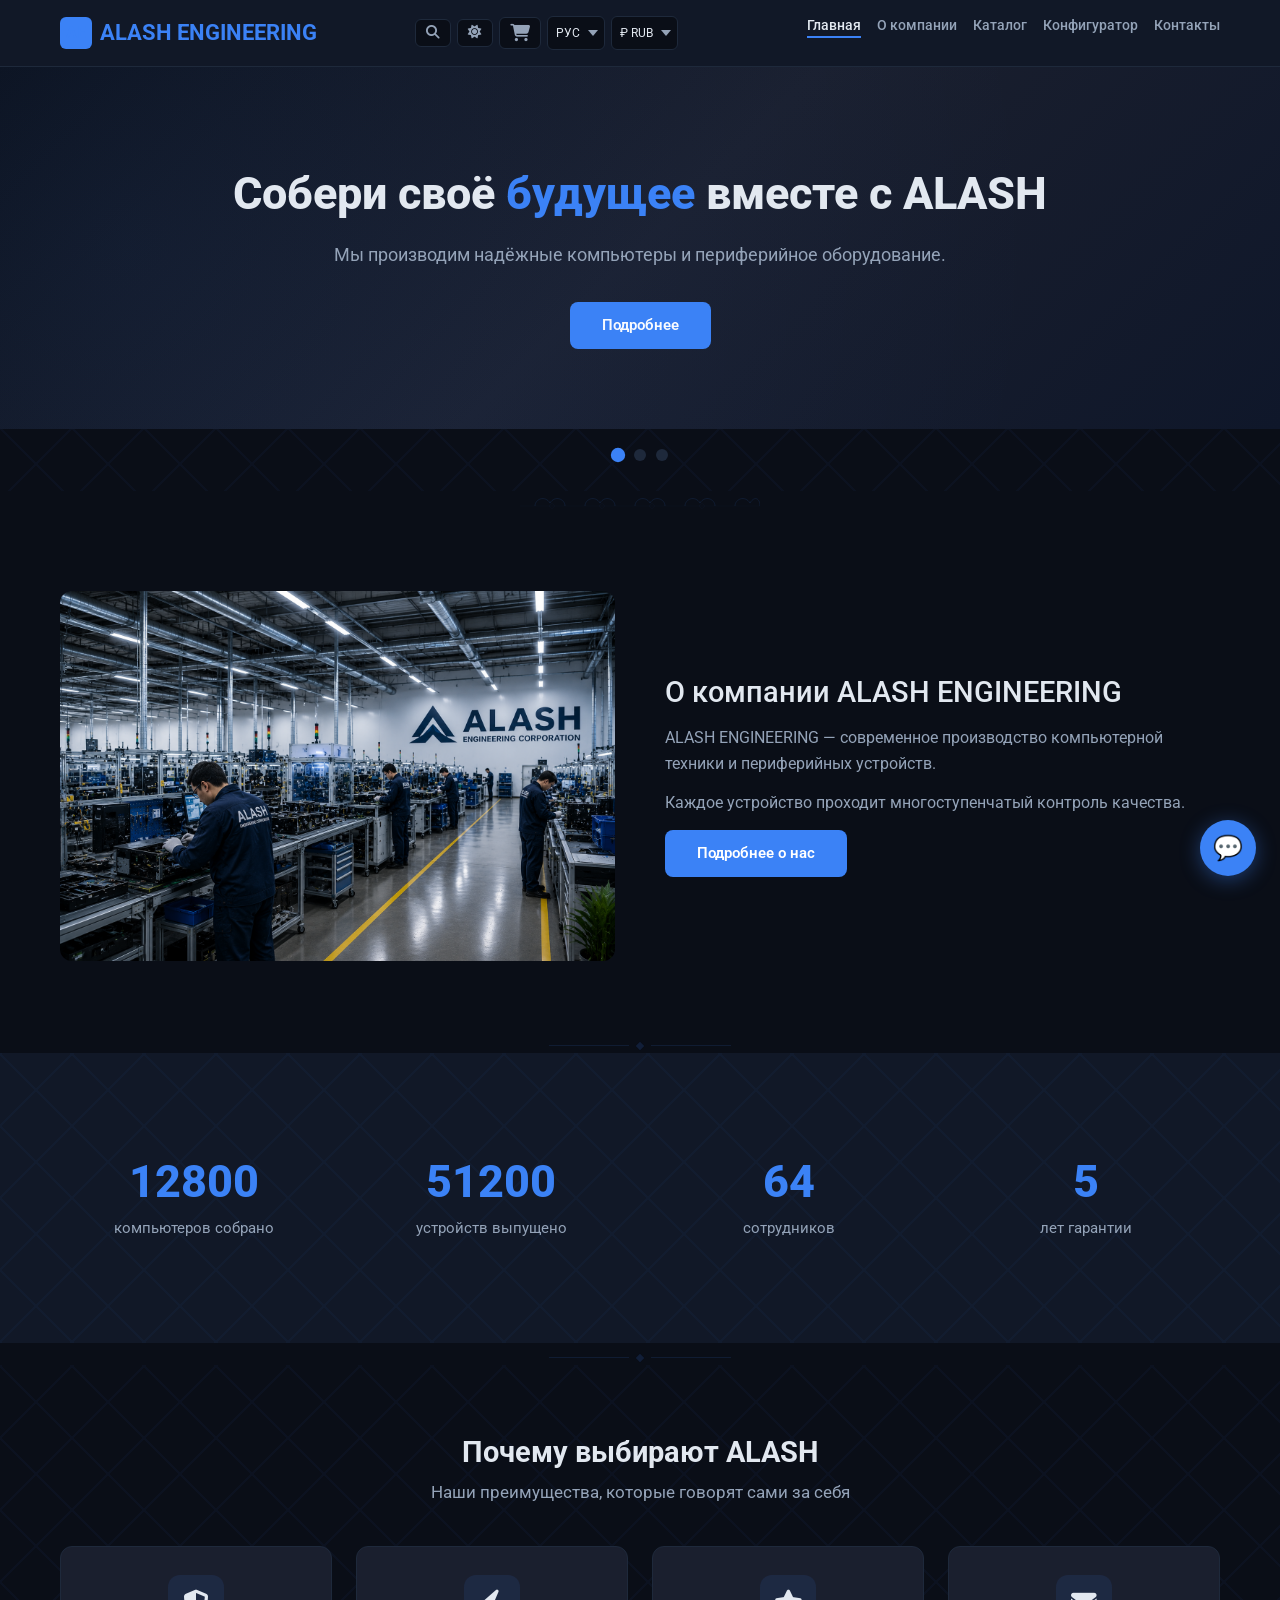
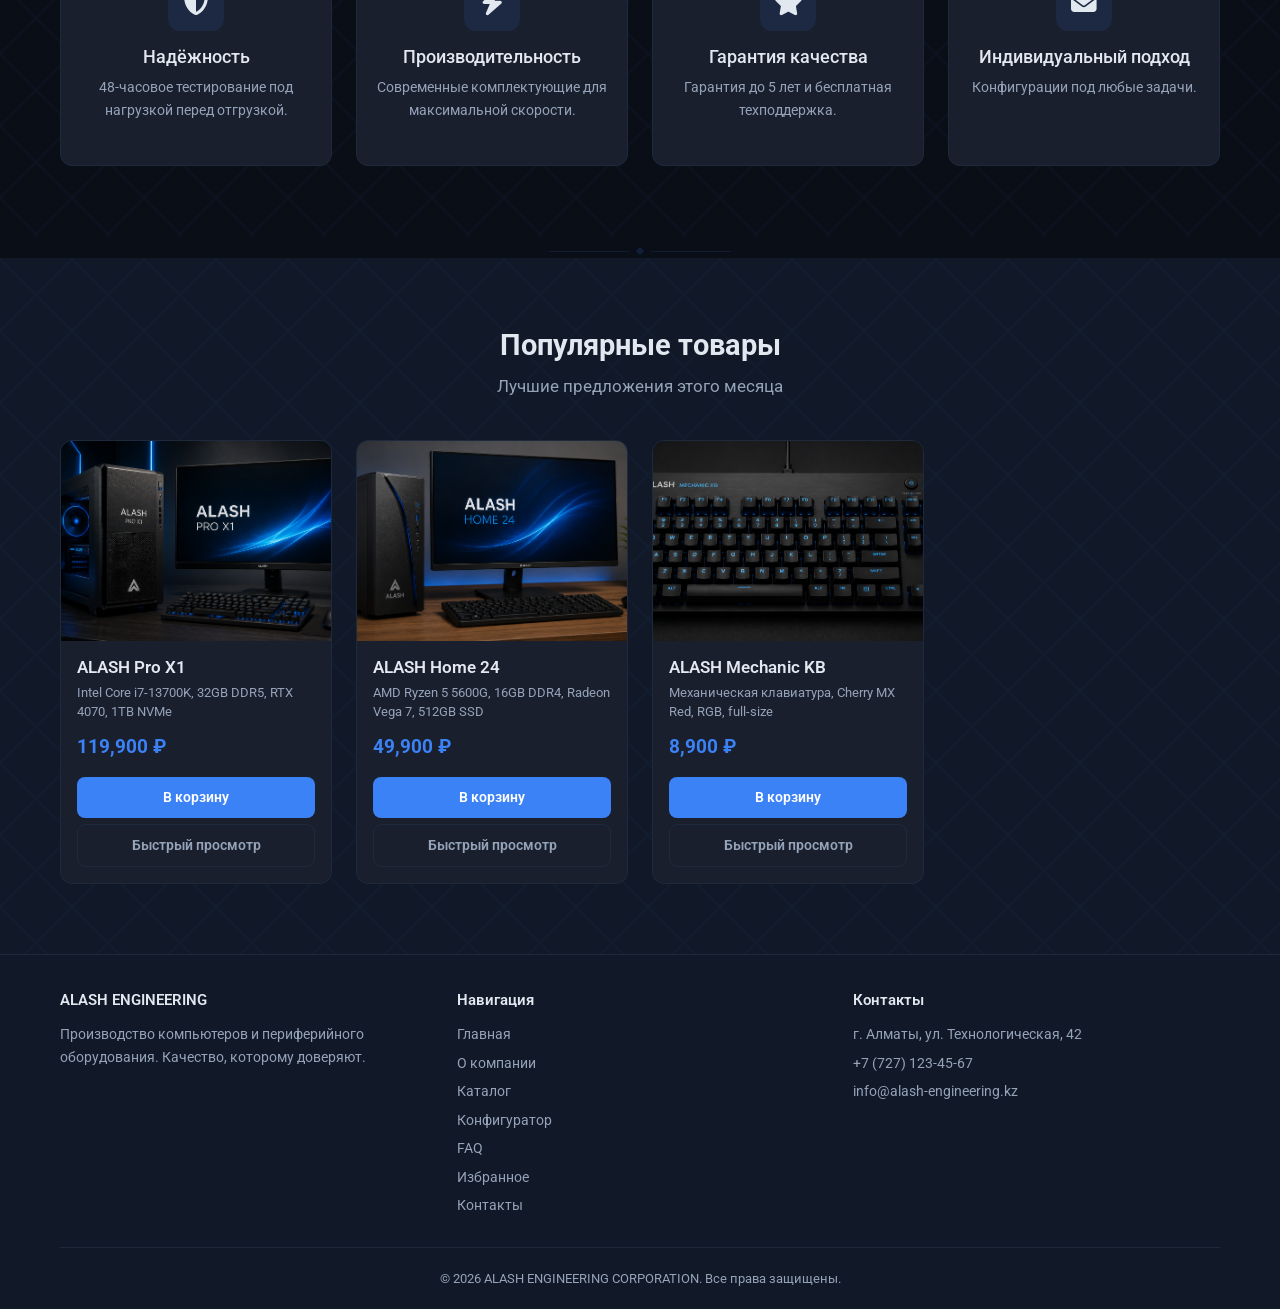
==== index.html @ 336f1174 "Initial commit — ALASH ENGINEERING website" ====
<!DOCTYPE html>
<html lang="ru" data-theme="dark">
<head>
  <meta charset="UTF-8">
  <meta name="viewport" content="width=device-width, initial-scale=1.0">
  <title>ALASH ENGINEERING CORPORATION</title>
  <meta name="description" content="ALASH ENGINEERING — производство компьютеров и периферии в Казахстане. Сборка ПК, конфигуратор, гарантия до 5 лет.">
  <meta name="keywords" content="ALASH, компьютеры, периферия, Казахстан, сборка ПК, конфигуратор, Алматы">
  <meta property="og:title" content="ALASH ENGINEERING CORPORATION">
  <meta property="og:description" content="Производство компьютеров и периферийного оборудования в Казахстане">
  <meta property="og:type" content="website">
  <meta property="og:image" content="img/favicon.svg">
  <link href="https://fonts.googleapis.com/css2?family=Roboto:wght@300;400;500;700;800&display=swap" rel="stylesheet">
  <link href="https://cdn.jsdelivr.net/npm/bootstrap@5.3.3/dist/css/bootstrap.min.css" rel="stylesheet">
  <link rel="stylesheet" href="https://cdnjs.cloudflare.com/ajax/libs/font-awesome/6.5.1/css/all.min.css">
  <link href="https://unpkg.com/aos@2.3.1/dist/aos.css" rel="stylesheet">
  <link rel="stylesheet" href="css/style.css">
  <link rel="icon" href="img/favicon.svg">
</head>
<body>

  <header class="header">
    <div class="container">
      <a href="index.html" class="logo">
        <span class="logo-icon">AE</span>
        <span data-i18n="header.logo">ALASH <span>ENGINEERING</span></span>
      </a>
      <div class="header-actions">
        <button class="header-btn" id="searchBtn" aria-label="Search"><i class="fas fa-search"></i></button>
        <button class="header-btn" id="themeToggle" aria-label="Theme"><i class="fas fa-sun"></i></button>
        <button class="header-btn" id="cartBtn" aria-label="Cart">
          <i class="fas fa-shopping-cart cart-icon"></i>
          <span class="cart-badge" id="cartBadge">0</span>
        </button>
        <select class="switcher-select" id="langSelect" aria-label="Language">
          <option value="kz">ҚАЗ</option>
          <option value="ru" selected>РУС</option>
          <option value="en">ENG</option>
        </select>
        <select class="switcher-select" id="currencySelect" aria-label="Currency">
          <option value="kzt">₸ KZT</option>
          <option value="usd">$ USD</option>
          <option value="rub" selected>₽ RUB</option>
        </select>
      </div>
      <button class="menu-toggle" aria-label="Меню">
        <span></span><span></span><span></span>
      </button>
      <nav>
        <ul class="nav-list">
          <li><a href="index.html" data-i18n="header.home">Главная</a></li>
          <li><a href="about.html" data-i18n="header.about">О компании</a></li>
          <li><a href="catalog.html" data-i18n="header.catalog">Каталог</a></li>
          <li><a href="configurator.html" data-i18n="header.configurator">Конфигуратор</a></li>
          <li><a href="contacts.html" data-i18n="header.contacts">Контакты</a></li>
        </ul>
      </nav>
    </div>
  </header>

  <div class="carousel ornament-bg">
    <div class="carousel-slides">
      <div class="carousel-slide active">
        <div class="container">
          <h1 data-i18n="carousel.slide1Title">Собери своё <span>будущее</span> вместе с ALASH</h1>
          <p data-i18n="carousel.slide1Desc">Мы производим надёжные компьютеры и периферийное оборудование.</p>
          <a href="catalog.html" class="btn" data-i18n="carousel.btn">Подробнее</a>
        </div>
      </div>
      <div class="carousel-slide">
        <div class="container">
          <h1 data-i18n="carousel.slide2Title"><span>Качество</span> — наш приоритет</h1>
          <p data-i18n="carousel.slide2Desc">Каждое устройство проходит 48-часовое тестирование. Гарантия до 5 лет.</p>
          <a href="about.html" class="btn" data-i18n="carousel.btn">Подробнее</a>
        </div>
      </div>
      <div class="carousel-slide">
        <div class="container">
          <h1 data-i18n="carousel.slide3Title">Решения для <span>любых задач</span></h1>
          <p data-i18n="carousel.slide3Desc">От офиса до гейминга — у нас есть всё.</p>
          <a href="catalog.html" class="btn" data-i18n="carousel.btn">Подробнее</a>
        </div>
      </div>
    </div>
    <div class="carousel-dots">
      <button class="carousel-dot active"></button>
      <button class="carousel-dot"></button>
      <button class="carousel-dot"></button>
    </div>
  </div>

  <div class="ornament-divider">
    <svg viewBox="0 0 240 30">
      <line x1="0" y1="15" x2="240" y2="15" stroke-width="0.5" opacity="0.3"/>
      <path d="M15,15 C15,8 25,4 30,12 C35,4 45,8 45,15" stroke-width="0.8"/>
      <path d="M65,15 C65,8 75,4 80,12 C85,4 95,8 95,15" stroke-width="0.8"/>
      <path d="M115,15 C115,8 125,4 130,12 C135,4 145,8 145,15" stroke-width="0.8"/>
      <path d="M165,15 C165,8 175,4 180,12 C185,4 195,8 195,15" stroke-width="0.8"/>
      <path d="M215,15 C215,8 225,4 230,12 C235,4 240,8 240,15" stroke-width="0.8"/>
      <rect x="30" y="13" width="4" height="4" transform="rotate(45 32 15)" stroke-width="0.5" opacity="0.4"/>
      <rect x="80" y="13" width="4" height="4" transform="rotate(45 82 15)" stroke-width="0.5" opacity="0.4"/>
      <rect x="130" y="13" width="4" height="4" transform="rotate(45 132 15)" stroke-width="0.5" opacity="0.4"/>
      <rect x="180" y="13" width="4" height="4" transform="rotate(45 182 15)" stroke-width="0.5" opacity="0.4"/>
    </svg>
  </div>

  <section class="section">
    <div class="container">
      <div class="about-grid">
        <div class="about-image fade-in">
          <img src="img/about-alash-production.png" alt="ALASH Production" loading="lazy">
        </div>
        <div class="about-content fade-in">
          <h2 data-i18n="index.aboutTitle">О компании ALASH ENGINEERING</h2>
          <p data-i18n="index.aboutText1">ALASH ENGINEERING — современное производство компьютерной техники и периферийных устройств.</p>
          <p data-i18n="index.aboutText2">Каждое устройство проходит многоступенчатый контроль качества.</p>
          <a href="about.html" class="btn" data-i18n="index.aboutBtn">Подробнее о нас</a>
        </div>
      </div>
    </div>
  </section>

  <div class="ornament-line"><span></span></div>

  <section class="section bg-secondary ornament-bg">
    <div class="container">
      <div class="counters-grid">
        <div class="counter-card fade-in">
          <div class="counter-number" data-target="50000">0</div>
          <div class="counter-label" data-i18n="index.counterComputers">компьютеров собрано</div>
        </div>
        <div class="counter-card fade-in">
          <div class="counter-number" data-target="200000">0</div>
          <div class="counter-label" data-i18n="index.counterDevices">устройств выпущено</div>
        </div>
        <div class="counter-card fade-in">
          <div class="counter-number" data-target="200">0</div>
          <div class="counter-label" data-i18n="index.counterEmployees">сотрудников</div>
        </div>
        <div class="counter-card fade-in">
          <div class="counter-number" data-target="5">0</div>
          <div class="counter-label" data-i18n="index.counterYears">лет гарантии</div>
        </div>
      </div>
    </div>
  </section>

  <div class="ornament-line"><span></span></div>

  <section class="section ornament-bg">
    <div class="container">
      <h2 class="section-title fade-in" data-i18n="index.advantagesTitle">Почему выбирают ALASH</h2>
      <p class="section-subtitle fade-in" data-i18n="index.advantagesSubtitle">Наши преимущества, которые говорят сами за себя</p>
      <div class="advantages-grid">
        <div class="advantage-card fade-in">
          <div class="advantage-icon"><i class="fas fa-shield-halved"></i></div>
          <h3 data-i18n="index.advReliabilityTitle">Надёжность</h3>
          <p data-i18n="index.advReliabilityDesc">48-часовое тестирование под нагрузкой перед отгрузкой.</p>
        </div>
        <div class="advantage-card fade-in">
          <div class="advantage-icon"><i class="fas fa-bolt"></i></div>
          <h3 data-i18n="index.advPerformanceTitle">Производительность</h3>
          <p data-i18n="index.advPerformanceDesc">Современные комплектующие для максимальной скорости.</p>
        </div>
        <div class="advantage-card fade-in">
          <div class="advantage-icon"><i class="fas fa-star"></i></div>
          <h3 data-i18n="index.advQualityTitle">Гарантия качества</h3>
          <p data-i18n="index.advQualityDesc">Гарантия до 5 лет и бесплатная техподдержка.</p>
        </div>
        <div class="advantage-card fade-in">
          <div class="advantage-icon"><i class="fas fa-envelope"></i></div>
          <h3 data-i18n="index.advIndividualTitle">Индивидуальный подход</h3>
          <p data-i18n="index.advIndividualDesc">Конфигурации под любые задачи.</p>
        </div>
      </div>
    </div>
  </section>

  <div class="ornament-line"><span></span></div>

  <section class="section bg-secondary ornament-bg">
    <div class="container">
      <h2 class="section-title fade-in" data-i18n="index.popularTitle">Популярные товары</h2>
      <p class="section-subtitle fade-in" data-i18n="index.popularSubtitle">Лучшие предложения этого месяца</p>
      <div class="products-grid">
        <div class="product-card fade-in">
          <img class="product-image" src="img/product-pro-x1.png" alt="ALASH Pro X1" loading="lazy">
          <div class="product-body">
            <h3 class="product-title">ALASH Pro X1</h3>
            <p class="product-specs">Intel Core i7-13700K, 32GB DDR5, RTX 4070, 1TB NVMe</p>
            <p class="product-price" data-price-rub="119900">119 900 ₽</p>
            <button class="product-btn" data-i18n="common.addToCart">В корзину</button>
            <button class="quick-view-btn" data-i18n="common.quickView">Быстрый просмотр</button>
          </div>
        </div>
        <div class="product-card fade-in">
          <img class="product-image" src="img/product-home-24.png" alt="ALASH Home 24" loading="lazy">
          <div class="product-body">
            <h3 class="product-title">ALASH Home 24</h3>
            <p class="product-specs">AMD Ryzen 5 5600G, 16GB DDR4, Radeon Vega 7, 512GB SSD</p>
            <p class="product-price" data-price-rub="49900">49 900 ₽</p>
            <button class="product-btn" data-i18n="common.addToCart">В корзину</button>
            <button class="quick-view-btn" data-i18n="common.quickView">Быстрый просмотр</button>
          </div>
        </div>
        <div class="product-card fade-in">
          <img class="product-image" src="img/product-mechanic-kb.png" alt="ALASH Mechanic KB" loading="lazy">
          <div class="product-body">
            <h3 class="product-title">ALASH Mechanic KB</h3>
            <p class="product-specs">Механическая клавиатура, Cherry MX Red, RGB, full-size</p>
            <p class="product-price" data-price-rub="8900">8 900 ₽</p>
            <button class="product-btn" data-i18n="common.addToCart">В корзину</button>
            <button class="quick-view-btn" data-i18n="common.quickView">Быстрый просмотр</button>
          </div>
        </div>
      </div>
    </div>
  </section>

  <footer class="footer">
    <div class="container">
      <div class="footer-grid">
        <div class="footer-col">
          <h3>ALASH ENGINEERING</h3>
          <p data-i18n="footer.desc">Производство компьютеров и периферийного оборудования. Качество, которому доверяют.</p>
        </div>
        <div class="footer-col">
          <h3 data-i18n="footer.navTitle">Навигация</h3>
          <a href="index.html" data-i18n="footer.home">Главная</a>
          <a href="about.html" data-i18n="footer.about">О компании</a>
          <a href="catalog.html" data-i18n="footer.catalog">Каталог</a>
          <a href="configurator.html" data-i18n="footer.configurator">Конфигуратор</a>
          <a href="faq.html">FAQ</a>
          <a href="favorites.html">Избранное</a>
          <a href="contacts.html" data-i18n="footer.contacts">Контакты</a>
        </div>
        <div class="footer-col">
          <h3 data-i18n="footer.contactTitle">Контакты</h3>
          <p data-i18n="footer.address">г. Алматы, ул. Технологическая, 42</p>
          <p data-i18n="footer.phone">+7 (727) 123-45-67</p>
          <p data-i18n="footer.email">info@alash-engineering.kz</p>
        </div>
      </div>
      <div class="footer-bottom" data-i18n="footer.copyright">© 2026 ALASH ENGINEERING CORPORATION. Все права защищены.</div>
    </div>
  </footer>

  <div class="search-overlay" id="searchOverlay">
    <div class="search-modal">
      <button class="search-close" id="searchClose">✕</button>
      <input class="search-input" id="searchInput" type="text" data-i18n-placeholder="header.searchPlaceholder" placeholder="Поиск товаров..." autocomplete="off">
      <p class="search-hint" data-i18n="common.catalog">Введите название товара для поиска</p>
    </div>
  </div>

  <div class="cart-modal" id="cartModal">
    <div class="cart-modal-content">
      <div class="cart-modal-header">
        <h2 data-i18n="header.cart">Корзина</h2>
        <button class="cart-modal-close" id="cartClose">✕</button>
      </div>
      <div class="cart-list" id="cartList"></div>
      <div class="cart-footer">
        <div class="cart-total-row">
          <span data-i18n="header.cartTotal">Итого</span>
          <span id="cartTotal">0 ₽</span>
        </div>
        <div class="cart-actions">
          <button class="btn btn-outline" id="cartClear" data-i18n="common.clearCart">Очистить</button>
          <button class="btn" data-i18n="common.checkout">Оформить</button>
        </div>
      </div>
    </div>
  </div>

  <div class="modal-overlay" id="modalOverlay"></div>
  <div class="product-modal" id="productModal">
    <button class="close-modal" id="modalClose">✕</button>
    <div class="modal-body">
      <img id="modalImg" src="" alt="">
      <div class="modal-info">
        <h2 id="modalTitle"></h2>
        <p class="specs" id="modalSpecs"></p>
        <p class="price" id="modalPrice"></p>
        <button class="btn" id="modalBuy" data-i18n="common.buyNow">Купить</button>
      </div>
    </div>
  </div>

  <script src="https://cdn.jsdelivr.net/npm/bootstrap@5.3.3/dist/js/bootstrap.bundle.min.js"></script>
  <script src="https://unpkg.com/aos@2.3.1/dist/aos.js"></script>
  <script src="js/script.js"></script>
</body>
</html>
---- css/style.css ----
/* ===== СБРОС И БАЗОВЫЕ СТИЛИ ===== */
*, *::before, *::after { margin: 0; padding: 0; box-sizing: border-box; }

:root, [data-theme="dark"] {
  --bg-primary: #0a0e17;
  --bg-secondary: #111827;
  --bg-card: #1a1f2e;
  --accent: #3b82f6;
  --accent-hover: #2563eb;
  --text-primary: #e2e8f0;
  --text-muted: #94a3b8;
  --border: #1e293b;
  --success: #22c55e;
  --danger: #ef4444;
  --overlay: rgba(0,0,0,0.7);
  --shadow: 0 4px 20px rgba(0,0,0,0.3);
  --hero-from: #0a0e17;
  --hero-to: #0f172a;
}

[data-theme="light"] {
  --bg-primary: #f8fafc;
  --bg-secondary: #f1f5f9;
  --bg-card: #ffffff;
  --accent: #3b82f6;
  --accent-hover: #2563eb;
  --text-primary: #0f172a;
  --text-muted: #64748b;
  --border: #e2e8f0;
  --success: #16a34a;
  --danger: #dc2626;
  --overlay: rgba(0,0,0,0.4);
  --shadow: 0 4px 20px rgba(0,0,0,0.08);
  --hero-from: #f1f5f9;
  --hero-to: #e2e8f0;
}

html { scroll-behavior: smooth; }

body {
  font-family: 'Roboto', 'Segoe UI', Tahoma, Geneva, Verdana, sans-serif;
  background-color: var(--bg-primary);
  color: var(--text-primary);
  line-height: 1.6;
  min-height: 100vh;
  display: flex;
  flex-direction: column;
  transition: background-color 0.3s, color 0.3s;
}

a { color: var(--accent); text-decoration: none; transition: color var(--transition); }
a:hover { color: var(--accent-hover); }
img { max-width: 100%; height: auto; display: block; }
ul { list-style: none; }

.container { max-width: 1200px; margin: 0 auto; padding: 0 20px; }

/* ===== ШАПКА ===== */
.header {
  background-color: var(--bg-secondary);
  border-bottom: 1px solid var(--border);
  position: sticky;
  top: 0;
  z-index: 100;
  transition: background-color 0.3s;
}

.header .container {
  display: flex;
  align-items: center;
  justify-content: space-between;
  padding-top: 12px;
  padding-bottom: 12px;
  gap: 12px;
}

.logo {
  font-size: 1.4rem;
  font-weight: 700;
  color: var(--text-primary);
  display: flex;
  align-items: center;
  gap: 8px;
  flex-shrink: 0;
}

.logo span { color: var(--accent); }

.logo-icon {
  width: 32px; height: 32px;
  background: var(--accent);
  border-radius: 6px;
  display: flex;
  align-items: center;
  justify-content: center;
  font-size: 1rem;
  font-weight: 700;
  color: #fff;
}

/* ===== КНОПКИ ШАПКИ ===== */
.header-actions {
  display: flex;
  align-items: center;
  gap: 6px;
  flex-shrink: 0;
}

.header-btn {
  background: var(--bg-primary);
  border: 1px solid var(--border);
  color: var(--text-muted);
  border-radius: 6px;
  padding: 6px 10px;
  font-size: 0.85rem;
  cursor: pointer;
  transition: border-color var(--transition), color var(--transition);
  font-family: inherit;
  display: flex;
  align-items: center;
  gap: 4px;
  position: relative;
  white-space: nowrap;
}

.header-btn:hover { border-color: var(--accent); color: var(--text-primary); }

/* ===== ПЕРЕКЛЮЧАТЕЛИ ===== */
.switcher-select {
  background: var(--bg-primary);
  color: var(--text-primary);
  border: 1px solid var(--border);
  border-radius: 6px;
  padding: 6px 24px 6px 8px;
  font-size: 0.78rem;
  cursor: pointer;
  font-family: inherit;
  transition: border-color var(--transition);
  appearance: none;
  -webkit-appearance: none;
  -moz-appearance: none;
  background-image: url("data:image/svg+xml,%3Csvg xmlns='http://www.w3.org/2000/svg' width='10' height='6' fill='%2394a3b8'%3E%3Cpath d='M0 0l5 6 5-6z'/%3E%3C/svg%3E");
  background-repeat: no-repeat;
  background-position: right 6px center;
}

.switcher-select:hover { border-color: var(--accent); }
.switcher-select:focus { outline: none; border-color: var(--accent); }
.switcher-select option { background: var(--bg-secondary); color: var(--text-primary); }

.cart-badge {
  position: absolute;
  top: -6px;
  right: -6px;
  background: var(--danger);
  color: #fff;
  font-size: 0.65rem;
  font-weight: 700;
  width: 18px;
  height: 18px;
  border-radius: 50%;
  display: none;
  align-items: center;
  justify-content: center;
}

.cart-icon { font-size: 1.1rem; }

/* ===== НАВИГАЦИЯ ===== */
.nav-list { display: flex; gap: 16px; }
.nav-list a {
  color: var(--text-muted);
  font-size: 0.9rem;
  font-weight: 500;
  padding: 4px 0;
  position: relative;
  transition: color var(--transition);
  white-space: nowrap;
}
.nav-list a::after {
  content: '';
  position: absolute;
  bottom: 0;
  left: 0;
  width: 0;
  height: 2px;
  background: var(--accent);
  transition: width var(--transition);
}
.nav-list a:hover, .nav-list a.active { color: var(--text-primary); }
.nav-list a:hover::after, .nav-list a.active::after { width: 100%; }

.menu-toggle {
  display: none;
  flex-direction: column;
  gap: 4px;
  cursor: pointer;
  background: none;
  border: none;
  padding: 4px;
}
.menu-toggle span { width: 24px; height: 2.5px; background: var(--text-primary); border-radius: 2px; transition: var(--transition); }

/* ===== ХЛЕБНЫЕ КРОШКИ ===== */
.breadcrumbs {
  padding: 16px 0 0;
  font-size: 0.85rem;
  color: var(--text-muted);
}
.breadcrumb-link { color: var(--text-muted); }
.breadcrumb-link:hover { color: var(--accent); }
.breadcrumb-sep { margin: 0 8px; color: var(--border); }
.breadcrumb-current { color: var(--text-primary); font-weight: 500; }

/* ===== ГЕРОЙ / КАРУСЕЛЬ ===== */
.carousel {
  position: relative;
  overflow: hidden;
}

.carousel-slides {
  display: flex;
  transition: transform 0.6s ease;
}

.carousel-slide {
  min-width: 100%;
  padding: 100px 0 80px;
  text-align: center;
  position: relative;
  overflow: hidden;
  display: none;
}

.carousel-slide.active { display: block; }

.carousel-slide::before {
  content: '';
  position: absolute;
  top: -50%; left: -50%;
  width: 200%; height: 200%;
  pointer-events: none;
}

.carousel-slide:nth-child(1)::before {
  background: radial-gradient(circle at 30% 50%, rgba(59,130,246,0.08) 0%, transparent 50%);
}
.carousel-slide:nth-child(2)::before {
  background: radial-gradient(circle at 70% 30%, rgba(59,130,246,0.08) 0%, transparent 50%);
}
.carousel-slide:nth-child(3)::before {
  background: radial-gradient(circle at 50% 70%, rgba(59,130,246,0.08) 0%, transparent 50%);
}

.carousel-slide { background: linear-gradient(135deg, var(--hero-from) 0%, var(--bg-card) 50%, var(--hero-to) 100%); }

.carousel-slide h1 {
  font-size: 2.8rem;
  font-weight: 800;
  margin-bottom: 20px;
  line-height: 1.2;
  position: relative;
}
.carousel-slide h1 span { color: var(--accent); }
.carousel-slide p {
  font-size: 1.15rem;
  color: var(--text-muted);
  max-width: 650px;
  margin: 0 auto 32px;
  position: relative;
}

.carousel-dots {
  display: flex;
  justify-content: center;
  gap: 10px;
  padding: 20px 0 30px;
  position: relative;
  z-index: 2;
}

.carousel-dot {
  width: 12px; height: 12px;
  border-radius: 50%;
  background: var(--border);
  border: none;
  cursor: pointer;
  transition: background var(--transition), transform var(--transition);
}
.carousel-dot.active { background: var(--accent); transform: scale(1.2); }
.carousel-dot:hover { background: var(--accent); }

/* ===== СЕКЦИИ ===== */
.section { padding: 70px 0; }
.section-title { font-size: 1.8rem; font-weight: 700; text-align: center; margin-bottom: 10px; }
.section-subtitle { text-align: center; color: var(--text-muted); margin-bottom: 40px; font-size: 1.05rem; }
.section.bg-secondary { background-color: var(--bg-secondary) !important; }

/* ===== СЧЁТЧИКИ ===== */
.counters-grid {
  display: grid;
  grid-template-columns: repeat(4, 1fr);
  gap: 30px;
}

.counter-card {
  text-align: center;
  padding: 32px 16px;
}

.counter-number {
  font-size: 2.8rem;
  font-weight: 800;
  color: var(--accent);
  line-height: 1.2;
  margin-bottom: 8px;
}

.counter-label {
  color: var(--text-muted);
  font-size: 0.95rem;
}

/* ===== ПРЕИМУЩЕСТВА ===== */
.advantages-grid { display: grid; grid-template-columns: repeat(auto-fit, minmax(230px, 1fr)); gap: 24px; }
.advantage-card {
  background: var(--bg-card);
  border-radius: 12px;
  padding: 28px 20px;
  text-align: center;
  border: 1px solid var(--border);
  transition: transform var(--transition), border-color var(--transition);
}
.advantage-card:hover { transform: translateY(-4px); border-color: var(--accent); }
.advantage-icon { width: 56px; height: 56px; background: rgba(59,130,246,0.1); border-radius: 12px; display: flex; align-items: center; justify-content: center; margin: 0 auto 16px; font-size: 1.6rem; }
.advantage-card h3 { font-size: 1.1rem; margin-bottom: 8px; }
.advantage-card p { color: var(--text-muted); font-size: 0.88rem; }

/* ===== О КОМПАНИИ ===== */
.about-grid { display: grid; grid-template-columns: 1fr 1fr; gap: 50px; align-items: center; }
.about-image img { border-radius: 12px; width: 100%; }
.about-content h2 { font-size: 1.8rem; margin-bottom: 16px; }
.about-content p { color: var(--text-muted); margin-bottom: 14px; }

/* ===== ТОВАРЫ ===== */
.products-grid { display: grid; grid-template-columns: repeat(auto-fill, minmax(260px, 1fr)); gap: 24px; }
.product-card {
  background: var(--bg-card);
  border-radius: 12px;
  overflow: hidden;
  border: 1px solid var(--border);
  transition: transform var(--transition), border-color var(--transition), box-shadow var(--transition);
}
.product-card:hover { transform: translateY(-4px); border-color: var(--accent); box-shadow: var(--shadow); }
.product-image { width: 100%; height: 200px; object-fit: cover; background: var(--bg-secondary); }
.product-body { padding: 16px; }
.product-title { font-size: 1.05rem; font-weight: 600; margin-bottom: 6px; }
.product-specs { color: var(--text-muted); font-size: 0.82rem; margin-bottom: 10px; line-height: 1.5; }
.product-price { font-size: 1.2rem; font-weight: 700; color: var(--accent); margin-bottom: 14px; }
.product-btn, .quick-view-btn {
  width: 100%;
  padding: 9px;
  border-radius: 8px;
  font-size: 0.9rem;
  font-weight: 600;
  cursor: pointer;
  transition: background var(--transition), opacity var(--transition);
  font-family: inherit;
}
.product-btn {
  background: var(--accent);
  color: #fff;
  border: none;
  margin-bottom: 6px;
}
.product-btn:hover { background: var(--accent-hover); }
.quick-view-btn {
  background: transparent;
  color: var(--text-muted);
  border: 1px solid var(--border);
}
.quick-view-btn:hover { border-color: var(--accent); color: var(--accent); }

/* ===== КАТАЛОГ ===== */
.catalog-grid { display: grid; grid-template-columns: repeat(auto-fit, minmax(350px, 1fr)); gap: 30px; }
.catalog-section {
  background: var(--bg-card);
  border-radius: 12px;
  padding: 36px;
  text-align: center;
  border: 1px solid var(--border);
  transition: transform var(--transition), border-color var(--transition);
}
.catalog-section:hover { transform: translateY(-4px); border-color: var(--accent); }
.catalog-section-icon { font-size: 2.8rem; margin-bottom: 16px; }
.catalog-section h2 { font-size: 1.4rem; margin-bottom: 10px; }
.catalog-section p { color: var(--text-muted); margin-bottom: 20px; }

/* ===== ФИЛЬТРЫ ===== */
.filter-bar {
  display: flex;
  flex-wrap: wrap;
  align-items: flex-end;
  gap: 12px;
  margin-bottom: 30px;
  padding: 20px;
  background: var(--bg-card);
  border: 1px solid var(--border);
  border-radius: 12px;
}
.filter-group { display: flex; flex-direction: column; gap: 4px; }
.filter-group label { font-size: 0.8rem; color: var(--text-muted); }
.filter-group input, .filter-group select {
  padding: 8px 12px;
  background: var(--bg-primary);
  border: 1px solid var(--border);
  border-radius: 6px;
  color: var(--text-primary);
  font-size: 0.85rem;
  font-family: inherit;
  transition: border-color var(--transition);
  min-width: 100px;
}
.filter-group input:focus, .filter-group select:focus { outline: none; border-color: var(--accent); }
.filter-btn {
  padding: 8px 18px;
  background: var(--accent);
  color: #fff;
  border: none;
  border-radius: 6px;
  font-size: 0.85rem;
  font-weight: 600;
  cursor: pointer;
  transition: background var(--transition);
  font-family: inherit;
}
.filter-btn:hover { background: var(--accent-hover); }
.filter-btn-outline {
  background: transparent;
  border: 1px solid var(--border);
  color: var(--text-muted);
}
.filter-btn-outline:hover { border-color: var(--accent); color: var(--accent); background: transparent; }

/* ===== КОНТАКТЫ ===== */
.contacts-grid { display: grid; grid-template-columns: 1fr 1fr; gap: 50px; }
.contact-info h2 { font-size: 1.6rem; margin-bottom: 16px; }
.contact-info p { color: var(--text-muted); margin-bottom: 10px; }
.contact-info-item { display: flex; align-items: center; gap: 12px; margin-bottom: 14px; color: var(--text-muted); }
.contact-info-icon { width: 40px; height: 40px; background: rgba(59,130,246,0.1); border-radius: 10px; display: flex; align-items: center; justify-content: center; font-size: 1.1rem; flex-shrink: 0; }

.contact-form {
  background: var(--bg-card);
  padding: 28px;
  border-radius: 12px;
  border: 1px solid var(--border);
}
.form-group { margin-bottom: 18px; }
.form-group label { display: block; margin-bottom: 5px; font-size: 0.88rem; font-weight: 500; }
.form-group input, .form-group textarea, .form-group select {
  width: 100%;
  padding: 11px 14px;
  background: var(--bg-primary);
  border: 1px solid var(--border);
  border-radius: 8px;
  color: var(--text-primary);
  font-size: 0.92rem;
  font-family: inherit;
  transition: border-color var(--transition);
}
.form-group input:focus, .form-group textarea:focus, .form-group select:focus { outline: none; border-color: var(--accent); }
.form-group textarea { min-height: 110px; resize: vertical; }
.form-error { color: var(--danger); font-size: 0.82rem; margin-top: 3px; display: none; }
.form-group.error input, .form-group.error textarea, .form-group.error select { border-color: var(--danger); }
.form-group.error .form-error { display: block; }
.form-success { display: none; background: rgba(34,197,94,0.1); border: 1px solid var(--success); color: var(--success); padding: 14px; border-radius: 8px; text-align: center; margin-top: 14px; }
.form-success.show { display: block; }

/* ===== КАРТА ===== */
.map-container { margin-top: 40px; border-radius: 12px; overflow: hidden; border: 1px solid var(--border); }
.map-container iframe { width: 100%; height: 350px; border: none; display: block; }

/* ===== МИССИЯ ===== */
.mission-grid { display: grid; grid-template-columns: repeat(auto-fit, minmax(250px, 1fr)); gap: 24px; margin-top: 30px; }
.mission-card {
  background: var(--bg-card);
  border: 1px solid var(--border);
  border-radius: 12px;
  padding: 28px 20px;
  text-align: center;
  transition: transform var(--transition), border-color var(--transition);
}
.mission-card:hover { transform: translateY(-4px); border-color: var(--accent); }
.mission-icon { font-size: 2.2rem; margin-bottom: 12px; }
.mission-card h3 { font-size: 1.15rem; margin-bottom: 8px; }
.mission-card p { color: var(--text-muted); font-size: 0.88rem; }

/* ===== КОНФИГУРАТОР ===== */
.configurator-grid {
  display: grid;
  grid-template-columns: 1fr 1fr;
  gap: 40px;
  align-items: start;
}
.configurator-form {
  background: var(--bg-card);
  border: 1px solid var(--border);
  border-radius: 12px;
  padding: 28px;
}
.configurator-form h2 { font-size: 1.2rem; margin-bottom: 20px; }
.config-form-group { margin-bottom: 16px; }
.config-form-group label { display: block; margin-bottom: 4px; font-size: 0.9rem; font-weight: 500; }
.config-form-group select {
  width: 100%;
  padding: 10px 14px;
  background: var(--bg-primary);
  border: 1px solid var(--border);
  border-radius: 8px;
  color: var(--text-primary);
  font-size: 0.9rem;
  font-family: inherit;
  transition: border-color var(--transition);
}
.config-form-group select:focus { outline: none; border-color: var(--accent); }

.configurator-result {
  background: var(--bg-card);
  border: 1px solid var(--border);
  border-radius: 12px;
  padding: 28px;
  text-align: center;
  position: sticky;
  top: 100px;
}
.configurator-result h2 { font-size: 1.2rem; margin-bottom: 20px; }
.config-total { font-size: 2.2rem; font-weight: 800; color: var(--accent); margin-bottom: 8px; }
.config-summary { color: var(--text-muted); font-size: 0.9rem; margin-bottom: 24px; min-height: 40px; }

/* ===== ПОДВАЛ ===== */
.footer {
  background: var(--bg-secondary);
  border-top: 1px solid var(--border);
  padding: 36px 0 20px;
  margin-top: auto;
  transition: background-color 0.3s;
}
.footer-grid { display: grid; grid-template-columns: repeat(auto-fit, minmax(180px, 1fr)); gap: 30px; margin-bottom: 24px; }
.footer-col h3 { font-size: 0.95rem; font-weight: 600; margin-bottom: 14px; }
.footer-col p, .footer-col a { color: var(--text-muted); font-size: 0.88rem; display: block; margin-bottom: 6px; }
.footer-bottom { text-align: center; padding-top: 20px; border-top: 1px solid var(--border); color: var(--text-muted); font-size: 0.82rem; }

/* ===== ПОИСК ===== */
.search-overlay {
  position: fixed;
  top: 0; left: 0; right: 0; bottom: 0;
  background: var(--overlay);
  z-index: 200;
  display: none;
  align-items: flex-start;
  justify-content: center;
  padding-top: 100px;
}
.search-overlay.open { display: flex; }
.search-modal {
  background: var(--bg-card);
  border: 1px solid var(--border);
  border-radius: 16px;
  width: 90%;
  max-width: 600px;
  padding: 24px;
  position: relative;
}
.search-input {
  width: 100%;
  padding: 14px 18px;
  background: var(--bg-primary);
  border: 1px solid var(--border);
  border-radius: 10px;
  color: var(--text-primary);
  font-size: 1.1rem;
  font-family: inherit;
  transition: border-color var(--transition);
}
.search-input:focus { outline: none; border-color: var(--accent); }
.search-close {
  position: absolute;
  top: 12px; right: 16px;
  background: none;
  border: none;
  color: var(--text-muted);
  font-size: 1.5rem;
  cursor: pointer;
}
.search-close:hover { color: var(--text-primary); }
.search-hint { text-align: center; margin-top: 16px; color: var(--text-muted); font-size: 0.85rem; }

/* ===== МОДАЛКА КОРЗИНЫ ===== */
.cart-modal {
  position: fixed;
  top: 0; left: 0; right: 0; bottom: 0;
  background: var(--overlay);
  z-index: 200;
  display: none;
  align-items: center;
  justify-content: center;
}
.cart-modal.open { display: flex; }
.cart-modal-content {
  background: var(--bg-card);
  border: 1px solid var(--border);
  border-radius: 16px;
  width: 90%;
  max-width: 480px;
  max-height: 80vh;
  display: flex;
  flex-direction: column;
  padding: 24px;
}
.cart-modal-header { display: flex; justify-content: space-between; align-items: center; margin-bottom: 16px; }
.cart-modal-header h2 { font-size: 1.2rem; }
.cart-modal-close { background: none; border: none; color: var(--text-muted); font-size: 1.4rem; cursor: pointer; }
.cart-modal-close:hover { color: var(--text-primary); }
.cart-list { flex: 1; overflow-y: auto; min-height: 100px; }
.cart-footer { border-top: 1px solid var(--border); padding-top: 16px; margin-top: 16px; }
.cart-total-row { display: flex; justify-content: space-between; font-size: 1.1rem; font-weight: 700; margin-bottom: 14px; }
.cart-actions { display: flex; gap: 10px; }
.cart-actions button { flex: 1; }

/* ===== МОДАЛКА ТОВАРА ===== */
.modal-overlay {
  position: fixed;
  top: 0; left: 0; right: 0; bottom: 0;
  background: var(--overlay);
  z-index: 150;
  display: none;
}
.modal-overlay.open { display: block; }
.product-modal {
  position: fixed;
  top: 50%; left: 50%;
  transform: translate(-50%, -50%);
  background: var(--bg-card);
  border: 1px solid var(--border);
  border-radius: 16px;
  z-index: 151;
  width: 90%;
  max-width: 560px;
  display: none;
  padding: 28px;
}
.product-modal.open { display: block; }
.product-modal .close-modal { position: absolute; top: 12px; right: 16px; background: none; border: none; color: var(--text-muted); font-size: 1.4rem; cursor: pointer; }
.product-modal .close-modal:hover { color: var(--text-primary); }
.modal-body { display: grid; grid-template-columns: 1fr 1fr; gap: 20px; }
.modal-body img { width: 100%; border-radius: 10px; }
.modal-info { display: flex; flex-direction: column; gap: 12px; }
.modal-info h2 { font-size: 1.2rem; }
.modal-info .specs { color: var(--text-muted); font-size: 0.9rem; line-height: 1.5; }
.modal-info .price { font-size: 1.5rem; font-weight: 700; color: var(--accent); }

/* ===== ИЗБРАННОЕ ===== */
.favorite-btn {
  position: absolute;
  top: 10px;
  right: 10px;
  width: 36px;
  height: 36px;
  border-radius: 50%;
  background: var(--bg-primary);
  border: 1px solid var(--border);
  color: var(--text-muted);
  font-size: 1.1rem;
  cursor: pointer;
  display: flex;
  align-items: center;
  justify-content: center;
  transition: all var(--transition);
  z-index: 2;
  opacity: 0;
}
.product-card:hover .favorite-btn { opacity: 1; }
.favorite-btn:hover { border-color: var(--danger); color: var(--danger); }
.favorite-btn.active { opacity: 1; color: var(--danger); border-color: var(--danger); background: rgba(239,68,68,0.1); }

/* ===== КНОПКА НАВЕРХ ===== */
.scroll-top {
  position: fixed;
  bottom: 24px;
  left: 24px;
  width: 44px;
  height: 44px;
  border-radius: 50%;
  background: var(--accent);
  color: #fff;
  border: none;
  font-size: 1.3rem;
  cursor: pointer;
  z-index: 90;
  display: flex;
  align-items: center;
  justify-content: center;
  box-shadow: 0 4px 16px rgba(59,130,246,0.3);
  transform: translateY(80px);
  opacity: 0;
  transition: transform 0.3s ease, opacity 0.3s ease;
  pointer-events: none;
}
.scroll-top.visible {
  transform: translateY(0);
  opacity: 1;
  pointer-events: auto;
}
.scroll-top:hover { background: var(--accent-hover); transform: translateY(-2px); }
.scroll-top.visible:hover { transform: translateY(-2px); }

/* ===== ЧАТ-ВИДЖЕТ ===== */
.chat-toggle {
  position: fixed;
  bottom: 24px;
  right: 24px;
  width: 56px;
  height: 56px;
  border-radius: 50%;
  background: var(--accent);
  color: #fff;
  border: none;
  font-size: 1.5rem;
  cursor: pointer;
  z-index: 90;
  display: flex;
  align-items: center;
  justify-content: center;
  box-shadow: 0 4px 20px rgba(59,130,246,0.4);
  transition: transform 0.3s ease;
}
.chat-toggle:hover { transform: scale(1.08); }
.chat-popup {
  position: fixed;
  bottom: 92px;
  right: 24px;
  width: 340px;
  max-height: 440px;
  background: var(--bg-card);
  border: 1px solid var(--border);
  border-radius: 16px;
  z-index: 91;
  display: none;
  flex-direction: column;
  box-shadow: 0 8px 32px rgba(0,0,0,0.3);
  overflow: hidden;
}
.chat-popup.open { display: flex; }
.chat-popup-header {
  padding: 16px 20px;
  background: var(--accent);
  color: #fff;
  font-weight: 600;
  font-size: 0.95rem;
  display: flex;
  justify-content: space-between;
  align-items: center;
}
.chat-popup-close { background: none; border: none; color: #fff; font-size: 1.2rem; cursor: pointer; opacity: 0.8; }
.chat-popup-close:hover { opacity: 1; }
.chat-popup-body {
  padding: 16px;
  overflow-y: auto;
  flex: 1;
  display: flex;
  flex-direction: column;
  gap: 10px;
}
.chat-msg {
  padding: 10px 14px;
  border-radius: 12px;
  font-size: 0.88rem;
  line-height: 1.4;
  max-width: 85%;
}
.chat-msg.bot {
  background: var(--bg-secondary);
  color: var(--text-primary);
  align-self: flex-start;
  border-bottom-left-radius: 4px;
}
.chat-msg.user {
  background: var(--accent);
  color: #fff;
  align-self: flex-end;
  border-bottom-right-radius: 4px;
}
.chat-quick-answers {
  padding: 12px 16px;
  border-top: 1px solid var(--border);
  display: flex;
  flex-wrap: wrap;
  gap: 6px;
}
.chat-quick-btn {
  padding: 6px 12px;
  border-radius: 20px;
  border: 1px solid var(--border);
  background: var(--bg-primary);
  color: var(--text-muted);
  font-size: 0.78rem;
  cursor: pointer;
  transition: all var(--transition);
  font-family: inherit;
}
.chat-quick-btn:hover { border-color: var(--accent); color: var(--accent); }

/* ===== FAQ АККОРДЕОН ===== */
.faq-list { max-width: 800px; margin: 0 auto; }
.faq-item {
  border: 1px solid var(--border);
  border-radius: 10px;
  margin-bottom: 12px;
  overflow: hidden;
  transition: border-color var(--transition);
  background: var(--bg-card);
}
.faq-item:hover { border-color: var(--accent); }
.faq-question {
  width: 100%;
  padding: 16px 20px;
  background: none;
  border: none;
  color: var(--text-primary);
  font-size: 1rem;
  font-weight: 500;
  cursor: pointer;
  text-align: left;
  display: flex;
  justify-content: space-between;
  align-items: center;
  font-family: inherit;
  transition: color var(--transition);
}
.faq-question::after {
  content: '+';
  font-size: 1.3rem;
  color: var(--accent);
  transition: transform 0.3s ease;
  flex-shrink: 0;
  margin-left: 12px;
}
.faq-item.open .faq-question::after { transform: rotate(45deg); }
.faq-answer {
  max-height: 0;
  overflow: hidden;
  transition: max-height 0.3s ease, padding 0.3s ease;
  padding: 0 20px;
  color: var(--text-muted);
  font-size: 0.92rem;
  line-height: 1.6;
}
.faq-item.open .faq-answer {
  max-height: 300px;
  padding: 0 20px 16px;
}

/* ===== ПОПАП УСПЕХА ===== */
.popup-overlay {
  display: none;
  position: fixed;
  inset: 0;
  background: rgba(0,0,0,0.6);
  z-index: 9999;
  align-items: center;
  justify-content: center;
  animation: fadeIn 0.2s ease;
}
.popup-overlay.show { display: flex; }

.popup-card {
  background: var(--bg-card);
  border: 1px solid var(--border);
  border-radius: 16px;
  padding: 40px;
  text-align: center;
  max-width: 400px;
  width: 90%;
  animation: popIn 0.3s ease;
}

.popup-icon {
  width: 64px;
  height: 64px;
  border-radius: 50%;
  background: rgba(34,197,94,0.15);
  color: #22c55e;
  font-size: 1.8rem;
  display: flex;
  align-items: center;
  justify-content: center;
  margin: 0 auto 16px;
}

.popup-card h2 {
  margin-bottom: 8px;
  font-size: 1.4rem;
}

.popup-card p {
  color: var(--text-muted);
  margin-bottom: 24px;
  font-size: 0.95rem;
}

.popup-close-btn { min-width: 120px; }

@keyframes fadeIn { from { opacity: 0; } to { opacity: 1; } }

@keyframes popIn {
  from { transform: scale(0.85); opacity: 0; }
  to { transform: scale(1); opacity: 1; }
}

/* ===== КАЗАХСКИЙ ОРНАМЕНТ ===== */
.ornament-bg {
  position: relative;
}

.ornament-bg::before {
  content: '';
  position: absolute;
  top: 0; left: 0; right: 0; bottom: 0;
  background-image:
    repeating-linear-gradient(45deg, transparent 0, transparent 49px, var(--accent) 49px, var(--accent) 51px, transparent 51px),
    repeating-linear-gradient(-45deg, transparent 0, transparent 49px, var(--accent) 49px, var(--accent) 51px, transparent 51px);
  background-size: 72px 72px;
  opacity: 0.04;
  pointer-events: none;
  z-index: 0;
}

.ornament-bg > * { position: relative; z-index: 1; }

.ornament-divider {
  display: flex;
  justify-content: center;
  align-items: center;
  padding: 4px 0;
  overflow: hidden;
  height: 30px;
  user-select: none;
}

.ornament-divider svg {
  width: 240px;
  height: 30px;
  opacity: 0.15;
  fill: none;
  stroke: var(--accent);
}

.ornament-line {
  display: flex;
  align-items: center;
  gap: 8px;
  justify-content: center;
  padding: 12px 0 4px;
}

.ornament-line::before,
.ornament-line::after {
  content: '';
  flex: 1;
  height: 1px;
  background: var(--accent);
  opacity: 0.12;
  max-width: 80px;
}

.ornament-line span {
  width: 6px;
  height: 6px;
  background: var(--accent);
  opacity: 0.15;
  transform: rotate(45deg);
  flex-shrink: 0;
}

/* ===== ПЕЧАТЬ ===== */
@media print {
  .header, .footer, .search-overlay, .cart-modal, .modal-overlay, .product-modal,
  .filter-bar, .quick-view-btn, .product-btn, .menu-toggle, .header-actions,
  .carousel-dots, #searchBtn, #themeToggle, #cartBtn, .map-container { display: none !important; }
  body { background: #fff; color: #000; }
  .section.bg-secondary { background: #f5f5f5 !important; }
  .product-card { border: 1px solid #ddd; break-inside: avoid; }
  a { color: #000; }
}

/* ===== ИЗОБРАЖЕНИЯ С ОШИБКОЙ ===== */
img {
  position: relative;
}
img[alt]::before {
  content: '';
  display: block;
  position: absolute;
  top: 0; left: 0; right: 0; bottom: 0;
  background: var(--bg-secondary);
  border-radius: inherit;
}
.product-image {
  min-height: 200px;
}

/* ===== TOAST ===== */
.toast {
  position: fixed;
  bottom: 24px;
  right: 24px;
  background: var(--success);
  color: #fff;
  padding: 14px 24px;
  border-radius: 10px;
  font-size: 0.9rem;
  font-weight: 600;
  z-index: 300;
  transform: translateY(100px);
  opacity: 0;
  transition: transform 0.3s ease, opacity 0.3s ease;
  pointer-events: none;
  box-shadow: 0 4px 20px rgba(0,0,0,0.3);
}
.toast.show {
  transform: translateY(0);
  opacity: 1;
}

/* ===== АНИМАЦИЯ ===== */
[data-aos=fade-up] { opacity: 0; transform: translateY(30px) scale(0.97); transition: opacity 0.6s ease, transform 0.6s cubic-bezier(0.22, 1, 0.36, 1); }
.aos-animate { opacity: 1 !important; transform: translateY(0) scale(1) !important; }

/* ===== КНОПКИ ===== */
.btn {
  display: inline-block;
  padding: 12px 32px;
  background: var(--accent);
  color: #fff;
  border-radius: 8px;
  font-size: 0.95rem;
  font-weight: 600;
  border: none;
  cursor: pointer;
  transition: background var(--transition), transform var(--transition);
  font-family: inherit;
}
.btn:hover { background: var(--accent-hover); color: #fff; transform: translateY(-2px); }
.btn-outline { background: transparent; border: 2px solid var(--accent); color: var(--accent); }
.btn-outline:hover { background: var(--accent); color: #fff; }

/* ===== АДАПТИВНОСТЬ ===== */
@media (max-width: 968px) {
  .about-grid, .contacts-grid, .configurator-grid { grid-template-columns: 1fr; gap: 30px; }
  .catalog-grid { grid-template-columns: 1fr; }
  .carousel-slide h1 { font-size: 2rem; }
  .counters-grid { grid-template-columns: repeat(2, 1fr); }
  .modal-body { grid-template-columns: 1fr; }
}

@media (max-width: 768px) {
  .menu-toggle { display: flex; }

  .header .container { flex-wrap: wrap; }
  .header-actions { order: 3; width: 100%; justify-content: flex-end; }

  .nav-list {
    display: none;
    position: absolute;
    top: 100%;
    left: 0; right: 0;
    background: var(--bg-secondary);
    flex-direction: column;
    padding: 16px 20px;
    border-bottom: 1px solid var(--border);
    gap: 10px;
    z-index: 100;
  }
  .nav-list.open { display: flex; }

  .carousel-slide { padding: 50px 0 40px; }
  .carousel-slide h1 { font-size: 1.5rem; }
  .carousel-slide p { font-size: 0.95rem; }
  .section { padding: 50px 0; }
  .section-title { font-size: 1.4rem; }
  .products-grid { grid-template-columns: repeat(auto-fill, minmax(220px, 1fr)); }
  .filter-bar { flex-direction: column; align-items: stretch; }
  .filter-group input, .filter-group select { min-width: auto; }
  .configurator-result { position: static; }
  .search-overlay { padding-top: 60px; }
}

@media (max-width: 480px) {
  .products-grid { grid-template-columns: 1fr; }
  .catalog-section { padding: 20px; }
  .contact-form { padding: 16px; }
  .carousel-slide h1 { font-size: 1.2rem; }
  .counters-grid { grid-template-columns: 1fr 1fr; gap: 16px; }
  .counter-number { font-size: 2rem; }
}
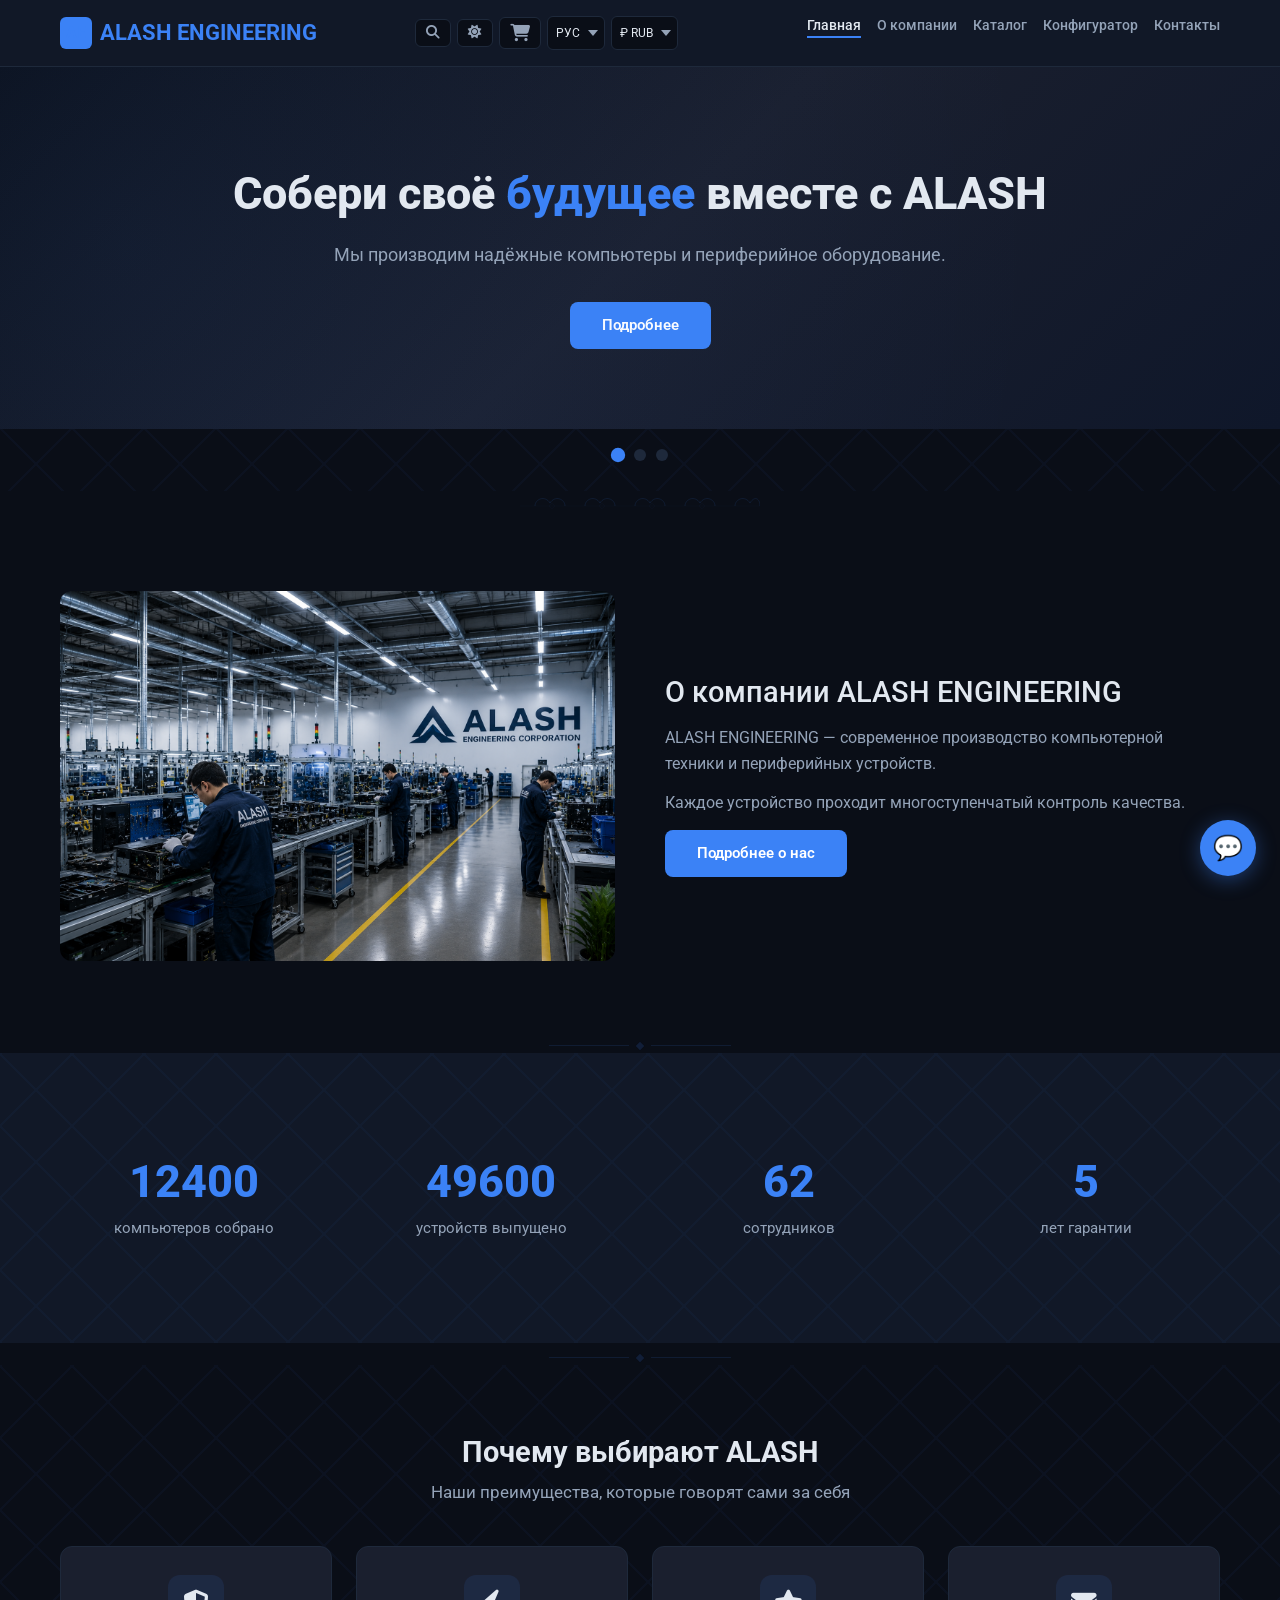
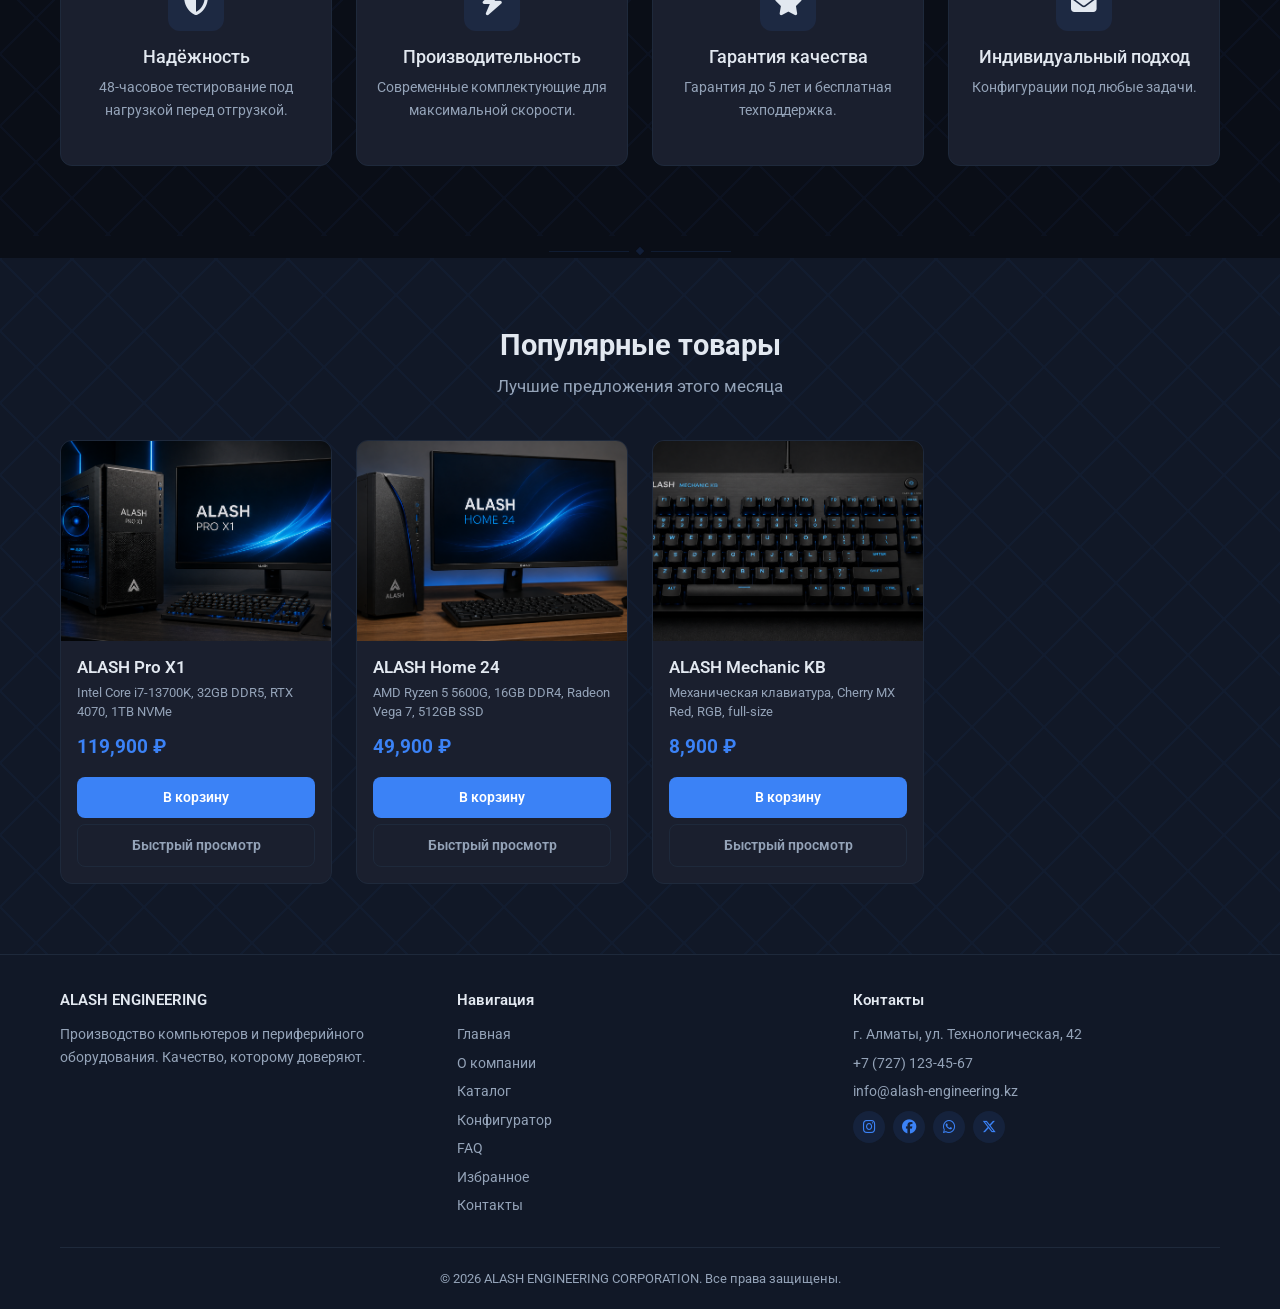
==== commit 47a83ef9: "Add social media links, Google Fonts Roboto, fix bg-secondary Bootstrap conflict" ====
--- a/index.html
+++ b/index.html
@@ -239,6 +239,12 @@
           <p data-i18n="footer.address">г. Алматы, ул. Технологическая, 42</p>
           <p data-i18n="footer.phone">+7 (727) 123-45-67</p>
           <p data-i18n="footer.email">info@alash-engineering.kz</p>
+          <div class="footer-social">
+            <a href="https://instagram.com/alash_engineering" target="_blank" rel="noopener" aria-label="Instagram"><i class="fab fa-instagram"></i></a>
+            <a href="https://facebook.com/alash.engineering" target="_blank" rel="noopener" aria-label="Facebook"><i class="fab fa-facebook"></i></a>
+            <a href="https://wa.me/77271234567" target="_blank" rel="noopener" aria-label="WhatsApp"><i class="fab fa-whatsapp"></i></a>
+            <a href="https://x.com/alash_eng" target="_blank" rel="noopener" aria-label="X (Twitter)"><i class="fab fa-x-twitter"></i></a>
+          </div>
         </div>
       </div>
       <div class="footer-bottom" data-i18n="footer.copyright">© 2026 ALASH ENGINEERING CORPORATION. Все права защищены.</div>
--- a/css/style.css
+++ b/css/style.css
@@ -449,6 +449,10 @@
 .contact-info-item { display: flex; align-items: center; gap: 12px; margin-bottom: 14px; color: var(--text-muted); }
 .contact-info-icon { width: 40px; height: 40px; background: rgba(59,130,246,0.1); border-radius: 10px; display: flex; align-items: center; justify-content: center; font-size: 1.1rem; flex-shrink: 0; }
 
+.social-links { display: flex; gap: 10px; margin-top: 4px; }
+.social-links a { display: flex; align-items: center; justify-content: center; width: 36px; height: 36px; border-radius: 50%; background: rgba(59,130,246,0.1); color: var(--accent); font-size: 1.1rem; transition: background 0.2s, transform 0.2s; text-decoration: none; }
+.social-links a:hover { background: var(--accent); color: #fff; transform: translateY(-2px); }
+
 .contact-form {
   background: var(--bg-card);
   padding: 28px;
@@ -548,6 +552,9 @@
 .footer-grid { display: grid; grid-template-columns: repeat(auto-fit, minmax(180px, 1fr)); gap: 30px; margin-bottom: 24px; }
 .footer-col h3 { font-size: 0.95rem; font-weight: 600; margin-bottom: 14px; }
 .footer-col p, .footer-col a { color: var(--text-muted); font-size: 0.88rem; display: block; margin-bottom: 6px; }
+.footer-social { display: flex; gap: 8px; margin-top: 8px; }
+.footer-social a { display: flex; align-items: center; justify-content: center; width: 32px; height: 32px; border-radius: 50%; background: rgba(59,130,246,0.1); color: var(--accent); font-size: 0.9rem; transition: background 0.2s, transform 0.2s; text-decoration: none; margin-bottom: 0; }
+.footer-social a:hover { background: var(--accent); color: #fff; transform: translateY(-2px); }
 .footer-bottom { text-align: center; padding-top: 20px; border-top: 1px solid var(--border); color: var(--text-muted); font-size: 0.82rem; }
 
 /* ===== ПОИСК ===== */
